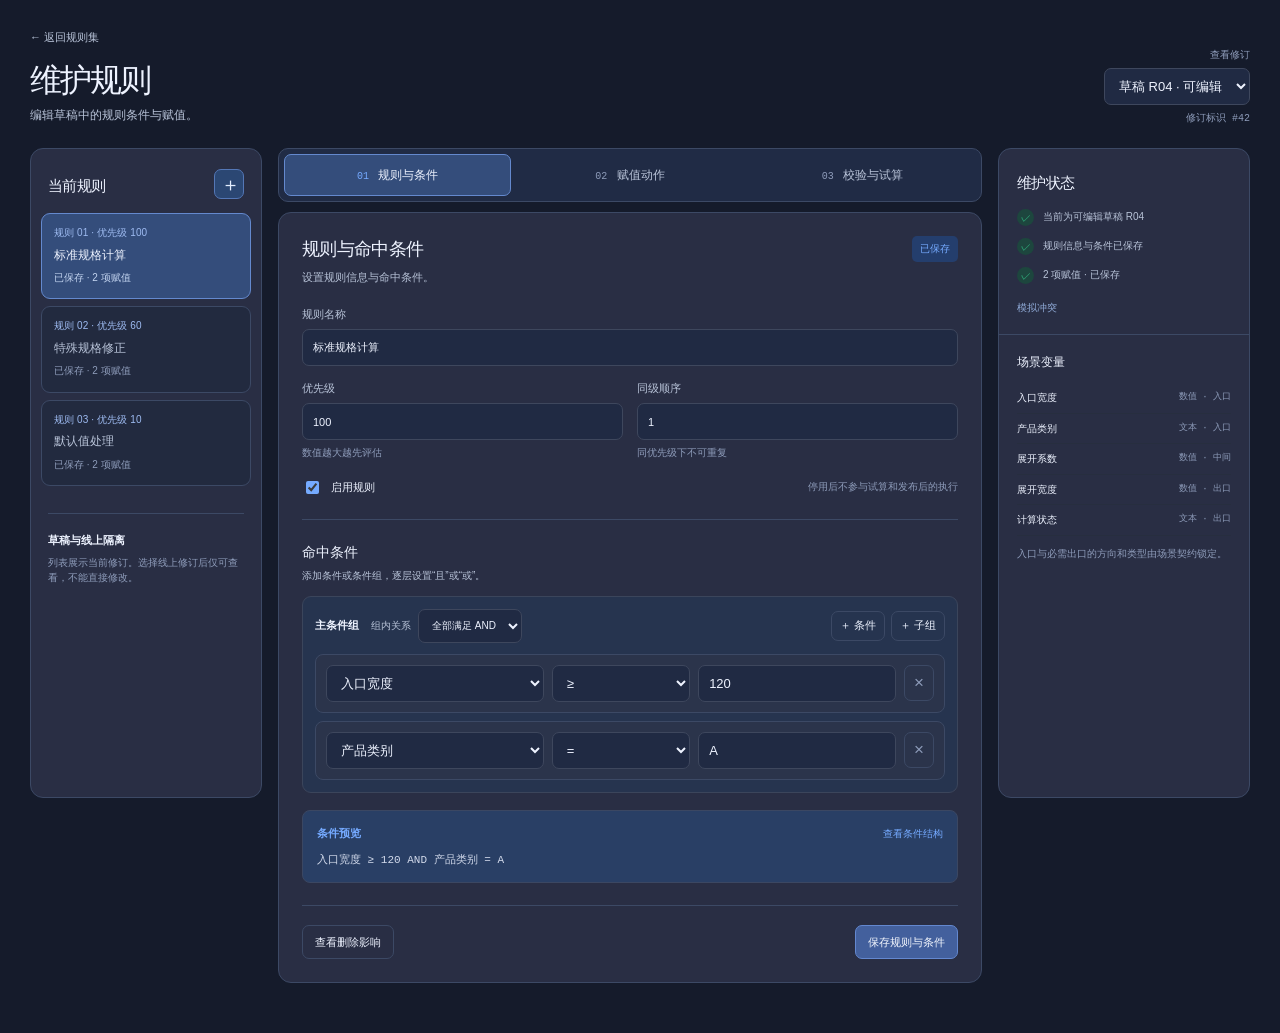
==== prototype/rule-maintenance.html @ 79a792d0 "add:产品原型" ====
<!doctype html>
<html lang="zh-CN">
<head>
  <meta charset="utf-8">
  <meta name="viewport" content="width=device-width, initial-scale=1">
  <meta name="color-scheme" content="dark">
  <title>NRuleEngine · 规则维护流程</title>
  <link rel="stylesheet" href="rule-maintenance.css">
  <script defer src="rule-maintenance.js"></script>
</head>
<body>
  <div class="page">
    <div class="page-head">
      <div><a class="back" href="index.html#models">← 返回规则集</a><h1>维护规则</h1><p>编辑草稿中的规则条件与赋值。</p></div>
      <div class="head-side"><label class="version-label" for="revision-mode">查看修订</label><select id="revision-mode"><option value="draft">草稿 R04 · 可编辑</option><option value="published">线上 R03 · 只读</option></select><span class="stamp" id="revision-stamp">修订标识 #42</span></div>
    </div>
    <div class="layout">
      <aside class="rule-sidebar panel" aria-label="草稿规则列表">
        <div class="rail-head"><h2>当前规则</h2><button class="icon-button" id="add-rule" title="新建规则" aria-label="新建规则">＋</button></div>
        <div id="rule-menu" class="rule-menu"></div>
        <div class="rail-foot"><strong>草稿与线上隔离</strong><p>列表展示当前修订。选择线上修订后仅可查看，不能直接修改。</p></div>
      </aside>
      <main class="work-area">
        <div class="flow-tabs" role="tablist" aria-label="规则维护步骤">
          <button class="flow-tab active" data-stage="definition" role="tab" aria-selected="true"><span>01</span> 规则与条件</button>
          <button class="flow-tab" data-stage="assignments" role="tab" aria-selected="false"><span>02</span> 赋值动作</button>
          <button class="flow-tab" data-stage="review" role="tab" aria-selected="false"><span>03</span> 校验与试算</button>
        </div>
        <section class="stage active panel" id="stage-definition" role="tabpanel">
          <div class="section-head"><div><h2>规则与命中条件</h2><p>设置规则信息与命中条件。</p></div><span class="state-badge" id="rule-state">已保存</span></div>
          <div class="field-grid">
            <label class="field span-2">规则名称<input id="rule-name" maxlength="256" autocomplete="off" placeholder="例如：标准规格计算"></label>
            <label class="field">优先级<input id="rule-priority" type="number" step="1" placeholder="100"><small>数值越大越先评估</small></label>
            <label class="field">同级顺序<input id="rule-order" type="number" step="1" placeholder="1"><small>同优先级下不可重复</small></label>
          </div>
          <label class="switch-line"><input id="rule-enabled" type="checkbox"><span>启用规则</span><small>停用后不参与试算和发布后的执行</small></label>
          <div class="divider"></div>
          <div class="section-head compact"><div><h3>命中条件</h3><p>添加条件或条件组，逐层设置“且”或“或”。</p></div></div>
          <div id="condition-rows" class="condition-rows"></div>
          <div class="preview-block"><div class="preview-head"><strong>条件预览</strong><button class="text-button" id="toggle-ast" type="button">查看条件结构</button></div><p id="condition-preview"></p><pre id="ast-preview" hidden></pre></div>
          <div class="message" id="definition-message" role="status" hidden></div>
          <div class="stage-actions"><button class="btn quiet" id="delete-rule">查看删除影响</button><button class="btn primary" id="save-rule">保存规则与条件</button></div>
        </section>
        <section class="stage panel" id="stage-assignments" role="tabpanel">
          <div class="section-head"><div><h2>赋值动作</h2><p>为中间变量或出口变量设置计算结果。</p></div><button class="btn subtle" id="add-assignment">＋ 添加赋值</button></div>
          <div class="notice"><strong>保存顺序</strong><span>先保存规则，再逐条保存赋值。</span></div>
          <div id="assignment-list" class="assignment-list"></div>
          <div class="message" id="assignment-message" role="status" hidden></div>
          <div class="stage-actions"><button class="btn quiet" data-go="definition">← 规则与条件</button><button class="btn primary" data-go="review">下一步：校验与试算 →</button></div>
        </section>
        <section class="stage panel" id="stage-review" role="tabpanel">
          <div class="section-head"><div><h2>校验与试算</h2><p>校验当前草稿，并用场景输入检查计算结果。</p></div></div>
          <div class="review-grid"><div class="review-card"><h3>完整校验</h3><p>检查规则、变量依赖、写入冲突与场景绑定，问题定位到对象路径。</p><button class="btn subtle" id="run-validation">查看校验结果</button></div><div class="review-card"><h3>草稿试算</h3><p>对指定输入查看绑定、命中规则、赋值和最终出口，不影响线上版本。</p><button class="btn subtle" id="run-simulation">运行试算</button></div></div>
          <div id="validation-result" class="result-box" hidden></div>
          <div class="simulation-inputs"><h3>试算输入</h3><div class="field-grid"><label class="field">产品类别 · 场景上下文<input id="sim-kind" value="A"></label><label class="field">工艺路线 · 场景上下文<input id="sim-route" value="通用"></label><label class="field">入口宽度 · 入口变量<input id="sim-width" type="number" value="120"></label></div></div>
          <div id="simulation-result" class="result-box" hidden></div>
          <div class="stage-actions"><button class="btn quiet" data-go="assignments">← 赋值动作</button><a class="btn primary" href="index.html#models">返回规则集，准备门禁与发布 →</a></div>
        </section>
      </main>
      <aside class="inspector panel" aria-label="维护状态与帮助">
        <div class="inspector-block"><h2>维护状态</h2><div id="save-summary" class="summary-list"></div><div id="conflict-alert" class="conflict-alert" role="alert" hidden><strong id="conflict-title"></strong><p id="conflict-detail"></p><button class="btn full" id="refresh-draft">刷新草稿</button></div><button class="text-button demo-trigger" id="trigger-conflict">模拟冲突</button></div>
        <div class="inspector-block"><h3>场景变量</h3><div class="variable-row"><span>入口宽度</span><code>数值 · 入口</code></div><div class="variable-row"><span>产品类别</span><code>文本 · 入口</code></div><div class="variable-row"><span>展开系数</span><code>数值 · 中间</code></div><div class="variable-row"><span>展开宽度</span><code>数值 · 出口</code></div><div class="variable-row"><span>计算状态</span><code>文本 · 出口</code></div><p class="side-note">入口与必需出口的方向和类型由场景契约锁定。</p></div>
      </aside>
    </div>
  </div>
  <div class="dialog-backdrop" id="dialog-backdrop" hidden><div class="dialog" role="dialog" aria-modal="true" aria-labelledby="dialog-title"><span class="eyebrow" id="dialog-kicker">删除影响</span><h2 id="dialog-title"></h2><div id="dialog-body"></div><div class="dialog-actions"><button class="btn quiet" id="dialog-cancel">取消</button><button class="btn danger" id="dialog-confirm">确认删除</button></div></div></div>
  <div id="toast" class="toast" role="status" hidden></div>
</body>
</html>
---- prototype/rule-maintenance.css ----
:root{--bg:#151b2b;--sidebar:#0c1b3b;--surface:#292e44;--surface2:#333c55;--surface3:#38445f;--line:#3c4965;--text:#eef3ff;--muted:#b8c3d8;--faint:#8e9cba;--accent:#75aaff;--accent-soft:#243e6d;--warm:#e8bd79;--warm-soft:#3f3540;--danger:#ff727d;--danger-soft:#4a293c;--sans:-apple-system,BlinkMacSystemFont,"PingFang SC","Microsoft YaHei",sans-serif;--mono:"SFMono-Regular",Consolas,monospace}
*{box-sizing:border-box}
body{margin:0;min-width:320px;background:var(--bg);color:var(--text);font:13px/1.55 var(--sans)}
button,input,select,textarea{font:inherit}button{cursor:pointer}button:disabled,input:disabled,select:disabled,textarea:disabled{cursor:not-allowed;opacity:.52}button:focus-visible,input:focus-visible,select:focus-visible,textarea:focus-visible,a:focus-visible{outline:2px solid var(--accent);outline-offset:3px}
a{color:inherit;text-decoration:none}a:hover{color:var(--accent)}h1,h2,h3,p{margin:0}h1{font-size:32px;line-height:1.2;font-weight:570;letter-spacing:-.06em}h2{font-size:18px;font-weight:560;letter-spacing:-.035em}h3{font-size:14px;font-weight:560}
.masthead{height:64px;display:flex;align-items:center;gap:36px;padding:0 30px;background:var(--sidebar);border-bottom:1px solid var(--line)}
.identity{display:flex;align-items:center;gap:10px;min-width:207px}.identity strong{display:block;font-size:14px;line-height:1.15}.identity small{display:block;color:var(--faint);font-size:10px}.mark{display:grid;place-items:center;width:30px;height:30px;border-radius:8px;background:var(--accent);color:#0c1b3b;font:700 18px var(--mono)}
.mastpath{display:flex;align-items:center;gap:10px;color:var(--muted);font-size:11px}.mastpath span{color:#4d566b}.mastpath b{color:var(--text);font-weight:530}.prototype{margin-left:auto;color:var(--warm);font-size:10px}.prototype:before{content:"";display:inline-block;width:5px;height:5px;margin:0 7px 2px 0;border-radius:50%;background:var(--warm)}
.page{max-width:1660px;margin:0 auto;padding:27px 30px 50px}.page-head{display:flex;justify-content:space-between;gap:20px;align-items:end;margin-bottom:23px}.back{display:inline-block;margin-bottom:15px;color:var(--muted);font-size:11px}.eyebrow{color:var(--accent);font:10px/1.4 var(--mono);letter-spacing:.13em}.page-head .eyebrow{margin-bottom:7px}.page-head p{margin-top:7px;color:var(--muted);font-size:12px}.head-side{text-align:right}.version-label{display:block;margin-bottom:5px;color:var(--faint);font-size:10px}.head-side select{width:190px}.stamp{display:block;margin-top:6px;color:var(--faint);font:10px var(--mono)}
.layout{display:grid;grid-template-columns:232px minmax(0,1fr) 252px;gap:16px;align-items:start}.panel{background:var(--surface);border:1px solid var(--line);border-radius:13px}.rule-sidebar,.inspector{min-height:650px}.rail-head{display:flex;justify-content:space-between;align-items:center;padding:20px 17px 14px}.rail-head h2{margin-top:4px;font-size:15px}.icon-button{width:30px;height:30px;border:1px solid #3f4c6b;border-radius:7px;background:var(--accent-soft);color:var(--accent);font-size:19px;line-height:1}.icon-button:hover{background:#223050}.rule-menu{display:grid;gap:7px;padding:0 10px 15px}.rule-select{display:block;width:100%;padding:11px 12px;text-align:left;color:var(--muted);background:#222a3f;border:1px solid var(--line);border-radius:9px}.rule-select:hover{border-color:#54617f}.rule-select.active{color:var(--text);background:#2c426c;border-color:#4a597c}.rule-select code{display:block;color:var(--faint);font:10px var(--mono)}.rule-select strong{display:block;margin:5px 0 3px;font-size:12px;font-weight:560}.rule-select small{color:var(--faint);font-size:10px}.rule-select.active small{color:#97a5c6}.rail-foot{margin:12px 17px 18px;padding-top:16px;border-top:1px solid var(--line)}.rail-foot strong{font-size:11px}.rail-foot p{margin-top:5px;color:var(--faint);font-size:10px}
.work-area{min-width:0}.flow-tabs{display:flex;gap:5px;padding:5px;margin-bottom:10px;border:1px solid var(--line);border-radius:10px;background:#202b45}.flow-tab{flex:1;min-height:42px;border:1px solid transparent;border-radius:7px;background:transparent;color:var(--muted);font-size:12px;text-align:center}.flow-tab span{margin-right:6px;color:var(--faint);font:10px var(--mono)}.flow-tab.active{background:#344f7d;color:var(--text);border-color:#4a597c}.flow-tab.active span{color:var(--accent)}.flow-tab:hover{color:var(--text)}.stage{display:none;padding:23px}.stage.active{display:block}.section-head{display:flex;justify-content:space-between;align-items:start;gap:15px;margin-bottom:20px}.section-head .eyebrow{display:block;margin-bottom:6px}.section-head p{margin-top:5px;color:var(--muted);font-size:11px}.section-head.compact{align-items:center;margin-bottom:12px}.section-head.compact p{font-size:10px}.state-badge{padding:5px 8px;border-radius:5px;background:var(--accent-soft);color:var(--accent);font-size:10px;white-space:nowrap}.state-badge.dirty{background:var(--warm-soft);color:var(--warm)}.state-badge.readonly{background:var(--surface3);color:var(--muted)}
.field-grid{display:grid;grid-template-columns:repeat(2,minmax(0,1fr));gap:14px}.field{display:block;color:var(--muted);font-size:11px}.field.span-2{grid-column:span 2}.field input,.field select,.head-side select,.row-input{display:block;width:100%;height:37px;margin-top:6px;padding:7px 10px;border:1px solid #3e475d;border-radius:7px;background:#202a43;color:var(--text);outline:0}.field input:focus,.field select:focus,.row-input:focus,.head-side select:focus{border-color:var(--accent)}.field small{display:block;margin-top:5px;color:var(--faint);font-size:10px}.switch-line{display:flex;align-items:center;gap:9px;margin-top:17px;color:var(--text);font-size:11px}.switch-line input{accent-color:var(--accent)}.switch-line small{margin-left:auto;color:var(--faint);font-size:10px}.divider{height:1px;margin:22px 0;background:var(--line)}
.btn{display:inline-flex;align-items:center;justify-content:center;min-height:34px;padding:6px 12px;border:1px solid var(--line);border-radius:7px;background:var(--surface2);color:var(--text);font-size:11px;font-weight:550;white-space:nowrap}.btn:hover{background:#293041;border-color:#606d8c}.btn.primary{background:var(--accent);border-color:var(--accent);color:#0c1b3b}.btn.primary:hover{background:#9fc5ff}.btn.quiet{background:transparent}.btn.subtle{background:#222b3f;border-color:#414f6f;color:#b2bfdf}.btn.danger{background:var(--danger-soft);border-color:#92505d;color:#ffd0d3}.btn.full{width:100%;margin-top:8px}.text-button{padding:0;border:0;background:transparent;color:var(--accent);font-size:10px}.text-button:hover{text-decoration:underline}.stage-actions{display:flex;justify-content:space-between;gap:10px;margin-top:22px;padding-top:19px;border-top:1px solid var(--line)}
.join-row{display:flex;align-items:center;gap:16px;flex-wrap:wrap;padding:10px 12px;border:1px solid var(--line);border-radius:8px;background:#2b344b;color:var(--muted);font-size:10px}.join-row span{margin-right:3px;color:var(--faint)}.join-row label{white-space:nowrap}.join-row input{margin-right:3px;accent-color:var(--accent)}.condition-rows{display:grid;gap:9px;margin-top:9px}.condition-row{display:grid;grid-template-columns:minmax(130px,1.1fr) minmax(100px,.7fr) minmax(110px,1fr) 30px;gap:8px;align-items:center;padding:10px;border:1px solid var(--line);border-radius:8px;background:#2b344b}.condition-row select,.condition-row input{margin:0}.mini-delete{width:30px;height:36px;border:1px solid var(--line);border-radius:7px;background:transparent;color:var(--faint);font-size:17px}.mini-delete:hover{color:var(--danger);border-color:#92505d}.preview-block{margin-top:17px;padding:14px;border:1px solid #3b4762;border-radius:8px;background:#293f65}.preview-head{display:flex;justify-content:space-between;gap:10px}.preview-head strong{color:var(--accent);font-size:11px}.preview-block p{margin-top:10px;color:#d2daeb;font:11px/1.5 var(--mono);overflow-wrap:anywhere}.preview-block pre{max-height:220px;overflow:auto;margin:13px 0 0;padding:12px;border-radius:7px;background:#1d2944;color:#a6b4d4;font:10px/1.5 var(--mono);white-space:pre-wrap}.message{margin-top:15px;padding:10px 12px;border-radius:7px;background:var(--warm-soft);color:var(--warm);font-size:11px}.message.error{background:var(--danger-soft);color:var(--danger)}.message.success{background:var(--accent-soft);color:var(--accent)}
.notice{display:flex;gap:9px;padding:12px;border:1px solid #3c4761;border-radius:8px;background:#293f65;color:#b2bcd4;font-size:10px}.notice strong{color:var(--accent);white-space:nowrap}.assignment-list{display:grid;gap:12px;margin-top:14px}.assignment-card{padding:17px;border:1px solid var(--line);border-radius:10px;background:#2b344b}.assignment-head{display:flex;justify-content:space-between;gap:10px;align-items:center;margin-bottom:13px}.assignment-head strong{font-size:12px}.assignment-head span{color:var(--faint);font:10px var(--mono)}.assignment-grid{display:grid;grid-template-columns:1fr 1fr;gap:12px}.assignment-detail{margin-top:13px;padding:13px;border:1px solid var(--line);border-radius:8px;background:#222c43}.assignment-detail .field-grid{gap:10px}.assignment-source{margin-top:9px;color:var(--faint);font:10px/1.5 var(--mono);overflow-wrap:anywhere}.assignment-actions{display:flex;justify-content:space-between;gap:8px;margin-top:14px}.assignment-empty{padding:24px;border:1px dashed #4a5266;border-radius:10px;color:var(--muted);text-align:center;font-size:11px}
.review-grid{display:grid;grid-template-columns:1fr 1fr;gap:12px}.review-card{padding:17px;border:1px solid var(--line);border-radius:9px;background:#2b344b}.review-card h3{margin:6px 0}.review-card p{min-height:48px;color:var(--muted);font-size:10px}.review-card .btn{margin-top:13px}.simulation-inputs{margin-top:20px}.simulation-inputs h3{margin-bottom:12px}.simulation-inputs .field-grid{grid-template-columns:repeat(3,1fr)}.result-box{margin-top:16px;padding:15px;border:1px solid #424e69;border-radius:8px;background:#293f65;font-size:11px}.result-box.error{border-color:#92505d;background:#4a293c}.result-box strong{display:block;margin-bottom:6px;color:var(--accent)}.result-box.error strong{color:var(--danger)}.result-box p{margin-top:5px;color:#bec6d9}.result-box code{color:var(--warm);font:10px var(--mono)}
.inspector-block{padding:18px;border-bottom:1px solid var(--line)}.inspector-block:last-child{border-bottom:0}.inspector-block h2{margin:4px 0 15px;font-size:15px}.inspector-block h3{margin-bottom:12px;font-size:12px}.summary-list{display:grid;gap:12px}.summary-item{display:flex;gap:9px;align-items:start;color:var(--muted);font-size:10px}.summary-item .bullet{display:grid;place-items:center;width:17px;height:17px;flex:none;border-radius:50%;background:var(--accent-soft);color:var(--accent);font:10px var(--mono)}.summary-item.wait .bullet{background:var(--warm-soft);color:var(--warm)}.variable-row{display:flex;justify-content:space-between;gap:8px;padding:7px 0;border-bottom:1px solid #272e3f;font-size:10px}.variable-row code{color:var(--faint);font:9px var(--mono);white-space:nowrap}.side-note{margin-top:10px;color:var(--faint);font-size:10px;line-height:1.55}
.dialog-backdrop{position:fixed;inset:0;z-index:10;display:grid;place-items:center;padding:18px;background:#090f20df}.dialog-backdrop[hidden]{display:none}.dialog{width:min(100%,500px);padding:23px;border:1px solid #545d73;border-radius:14px;background:#292e44;box-shadow:0 24px 80px #0009}.dialog h2{margin:7px 0 11px;font-size:21px}.dialog p{color:var(--muted);font-size:11px}.dialog ul{margin:12px 0;padding-left:18px;color:var(--muted);font-size:11px}.dialog li{margin:5px 0}.dialog-actions{display:flex;justify-content:flex-end;gap:8px;margin-top:22px}.toast{position:fixed;z-index:20;right:22px;bottom:22px;max-width:390px;padding:11px 14px;border:1px solid #54617f;border-radius:8px;background:#2d4874;color:#d7dff1;box-shadow:0 15px 40px #0009;font-size:11px}.toast[hidden]{display:none}
@media(max-width:1200px){.layout{grid-template-columns:210px minmax(0,1fr)}.inspector{grid-column:1/-1;display:grid;grid-template-columns:repeat(3,1fr);min-height:0}.inspector-block{border-bottom:0;border-right:1px solid var(--line)}.inspector-block:last-child{border-right:0}}
@media(max-width:780px){.masthead{padding:0 16px;gap:18px}.identity{min-width:auto}.identity small,.mastpath,.prototype{display:none}.page{padding:20px 14px}.page-head{align-items:start;flex-direction:column}.head-side{text-align:left}.layout{grid-template-columns:1fr}.rule-sidebar{min-height:0}.rule-menu{grid-template-columns:repeat(3,minmax(0,1fr))}.rail-foot{display:none}.inspector{grid-column:auto;grid-template-columns:1fr}.inspector-block{border-right:0;border-bottom:1px solid var(--line)}}
@media(max-width:560px){.rule-menu,.review-grid,.assignment-grid,.field-grid,.simulation-inputs .field-grid{grid-template-columns:1fr}.field.span-2{grid-column:auto}.stage{padding:16px}.flow-tab{padding:6px;font-size:10px}.flow-tab span{display:block}.condition-row{grid-template-columns:1fr 1fr}.condition-row input{grid-column:1/-1}.condition-row .mini-delete{grid-column:2;grid-row:2;justify-self:end}.switch-line{align-items:start;flex-wrap:wrap}.switch-line small{margin-left:22px}.stage-actions{flex-wrap:wrap}.stage-actions .btn{flex:1}.join-row{gap:9px}}
@media(prefers-reduced-motion:no-preference){.btn,.flow-tab,.rule-select,.icon-button{transition:background .16s ease,border-color .16s ease,color .16s ease}}
.condition-group{min-width:0;padding:12px;border:1px solid #3b455b;border-radius:9px;background:#26344f}.condition-group.root{background:#26344f}.condition-group-head{display:flex;align-items:center;gap:12px;flex-wrap:wrap}.condition-group-head strong{font-size:11px;white-space:nowrap}.condition-group-head label{display:flex;align-items:center;gap:7px;color:var(--muted);font-size:10px}.condition-group-head select{min-height:34px;padding:6px 9px;border:1px solid #3e475d;border-radius:7px;background:#202a43;color:var(--text);outline:0}.condition-group-head select:focus{border-color:var(--accent)}.group-actions{display:flex;align-items:center;gap:6px;margin-left:auto}.group-actions .btn{min-height:30px;padding:4px 8px}.group-actions .mini-delete,.assignment-head-end .mini-delete{height:30px}.condition-children{display:grid;gap:8px;margin-top:11px}.condition-children>.condition-group{margin-left:16px;border-left:2px solid #62739b}.group-empty{padding:8px;color:var(--faint);font-size:10px}.assignment-head-end{display:flex;align-items:center;gap:12px}.assignment-head-end .mini-delete{flex:none}.assignment-actions{justify-content:flex-end}
.formula-label{display:block;margin-bottom:7px;color:var(--text);font-size:11px;font-weight:600}
.formula-input{display:block;width:100%;min-height:82px;resize:vertical;padding:12px 13px;border:1px solid #4e5b7a;border-radius:8px;background:#1d2841;color:var(--text);font:14px/1.65 var(--sans);outline:0}
.formula-input:focus{border-color:var(--accent);box-shadow:0 0 0 2px #75aaff26}
.formula-input[aria-invalid="true"]{border-color:#ff727d}
.formula-help{margin-top:7px;color:var(--faint);font-size:10px}
.formula-palette{display:flex;align-items:center;flex-wrap:wrap;gap:6px;margin-top:12px}
.formula-palette+ .formula-palette{margin-top:8px}
.formula-palette>span{min-width:54px;margin-right:3px;color:var(--faint);font-size:10px}
.formula-token{min-height:28px;padding:4px 9px;border:1px solid #3c4457;border-radius:6px;background:#2d405f;color:#c2cadd;font-size:11px}
.formula-token:hover{border-color:#6e7ea3;background:#202b46}
.formula-token.variable-token{background:#2c4972;color:#b0bede}
.formula-status{margin-top:12px;color:var(--accent);font-size:10px}
.formula-status.error{color:var(--danger)}
.round-field{max-width:220px;margin-top:14px}
@media(max-width:560px){.condition-children>.condition-group{margin-left:5px}.group-actions{width:100%;margin-left:0}.formula-input{font-size:13px}.formula-palette>span{width:100%}}

/* 订单设计系统色板：蓝色表示操作，绿色表示成功，红色表示冲突。 */
.btn.primary{background:#43609d;border-color:#6388d0;color:#f6f9ff}.btn.primary:hover{background:#5072b4}
.btn.subtle,.icon-button{background:#2b4773;border-color:#5477b6;color:#e3eeff}.btn.subtle:hover,.icon-button:hover{background:#375890}
.flow-tab.active,.rule-select.active{background:#344d7b;border-color:#6489ce}
.rule-meta{display:block;color:#9dbaf0;font-size:10px;letter-spacing:.01em}
.rule-select.active small{color:#c2d3ef}
.formula-palette>span{color:#a9c7ff;font-weight:600}
.formula-token{background:#283d66;border-color:#5274ad;color:#dbe9ff}
.formula-token.variable-token{background:#31558b;border-color:#6f9de7;color:#f2f7ff}
.formula-token:hover{background:#4369a7;border-color:#91b9ff;color:#fff}
.formula-token:focus-visible{outline:2px solid:#9dc4ff;outline-offset:2px}
.summary-item.ok .bullet{background:#1d463e;color:#35c78a}
.summary-item.error{padding:9px;border:1px solid #bf5b6a;border-radius:7px;background:#4a293c;color:#ffd7dc;font-weight:600}
.summary-item.error .bullet{background:#b84d60;color:#fff;font-weight:700}
.conflict-alert{margin-top:14px;padding:12px;border:1px solid #d36a77;border-radius:8px;background:#4a293c;color:#ffe8ea}
.conflict-alert[hidden],.demo-trigger[hidden]{display:none}
.conflict-alert strong{display:block;font-size:12px}
.conflict-alert p{margin-top:4px;color:#ffd0d6;font-size:11px}
.conflict-alert .btn{background:#ad4e62;border-color:#dc8190;color:#fff}
.conflict-alert .btn:hover{background:#c15d70}
.demo-trigger{display:block;margin-top:16px;color:#91acd9}
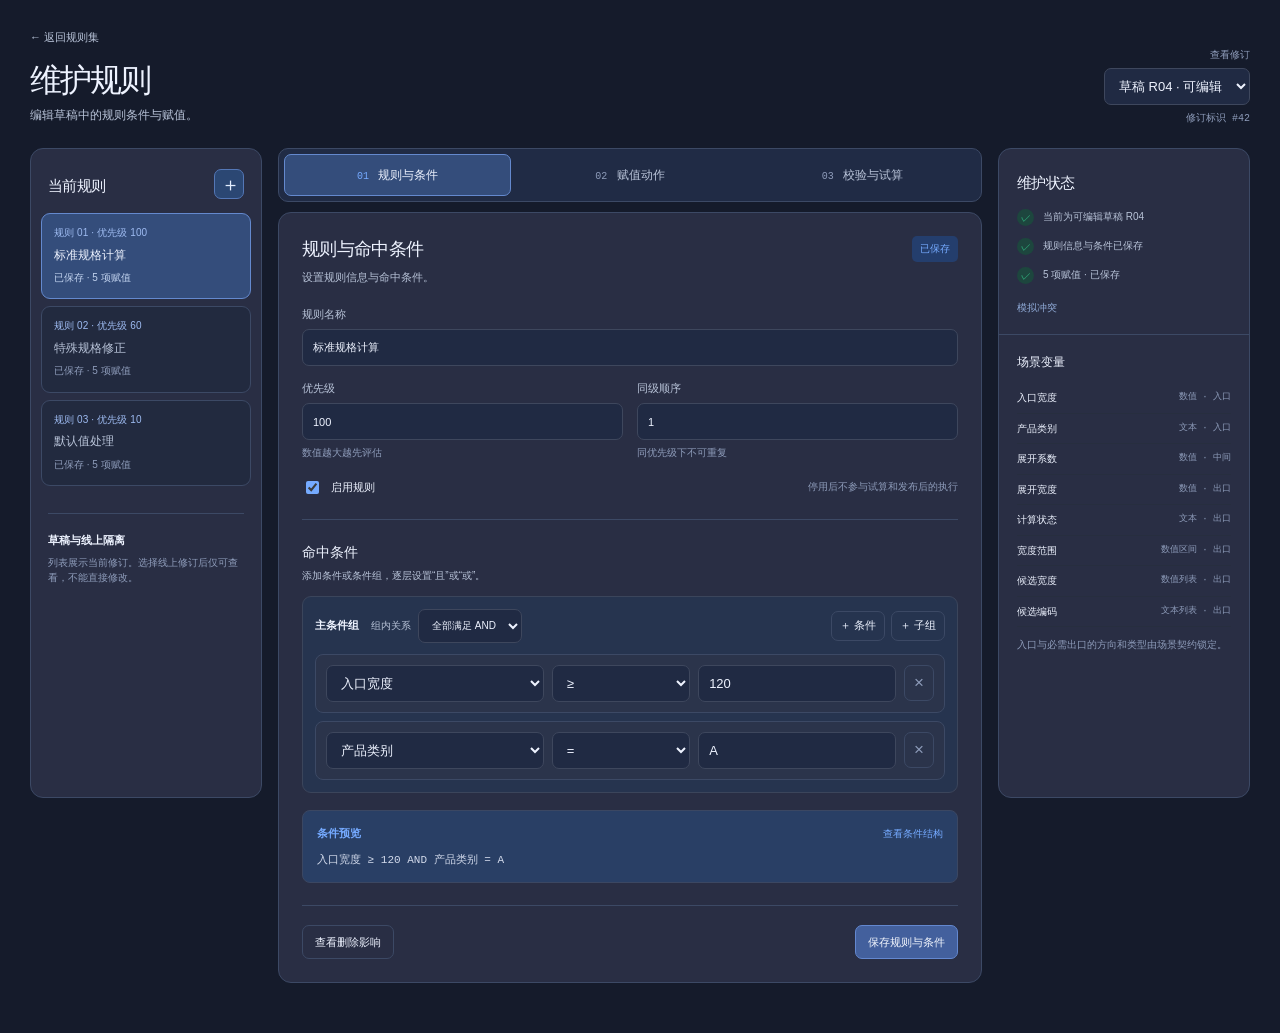
==== commit 2e2df62c: "feat: 支持数值区间和候选列表输出 补齐复合输出的校验、试算、发布和执行链路。更新规则维护原型、契约文档及端到端测试。" ====
--- a/prototype/rule-maintenance.html
+++ b/prototype/rule-maintenance.html
@@ -59,7 +59,7 @@
       </main>
       <aside class="inspector panel" aria-label="维护状态与帮助">
         <div class="inspector-block"><h2>维护状态</h2><div id="save-summary" class="summary-list"></div><div id="conflict-alert" class="conflict-alert" role="alert" hidden><strong id="conflict-title"></strong><p id="conflict-detail"></p><button class="btn full" id="refresh-draft">刷新草稿</button></div><button class="text-button demo-trigger" id="trigger-conflict">模拟冲突</button></div>
-        <div class="inspector-block"><h3>场景变量</h3><div class="variable-row"><span>入口宽度</span><code>数值 · 入口</code></div><div class="variable-row"><span>产品类别</span><code>文本 · 入口</code></div><div class="variable-row"><span>展开系数</span><code>数值 · 中间</code></div><div class="variable-row"><span>展开宽度</span><code>数值 · 出口</code></div><div class="variable-row"><span>计算状态</span><code>文本 · 出口</code></div><p class="side-note">入口与必需出口的方向和类型由场景契约锁定。</p></div>
+        <div class="inspector-block"><h3>场景变量</h3><div class="variable-row"><span>入口宽度</span><code>数值 · 入口</code></div><div class="variable-row"><span>产品类别</span><code>文本 · 入口</code></div><div class="variable-row"><span>展开系数</span><code>数值 · 中间</code></div><div class="variable-row"><span>展开宽度</span><code>数值 · 出口</code></div><div class="variable-row"><span>计算状态</span><code>文本 · 出口</code></div><div class="variable-row"><span>宽度范围</span><code>数值区间 · 出口</code></div><div class="variable-row"><span>候选宽度</span><code>数值列表 · 出口</code></div><div class="variable-row"><span>候选编码</span><code>文本列表 · 出口</code></div><p class="side-note">入口与必需出口的方向和类型由场景契约锁定。</p></div>
       </aside>
     </div>
   </div>
--- a/prototype/rule-maintenance.css
+++ b/prototype/rule-maintenance.css
@@ -35,6 +35,15 @@
 .formula-status{margin-top:12px;color:var(--accent);font-size:10px}
 .formula-status.error{color:var(--danger)}
 .round-field{max-width:220px;margin-top:14px}
+.result-source-label{display:flex;align-items:center;min-height:38px;color:var(--muted)}
+.result-hint{margin-bottom:12px;color:var(--muted);font-size:11px}
+.result-parts{display:grid;gap:10px;margin-bottom:12px}
+.result-part{display:grid;grid-template-columns:64px 80px minmax(120px,1fr) auto;gap:8px;align-items:center;padding:10px;background:#26344f;border:1px solid var(--line);border-radius:7px}
+.result-part strong{font-size:11px;font-weight:550}
+.result-part input,.result-part select{width:100%;min-width:0;min-height:36px;padding:7px 9px;border:1px solid #4e5b7a;border-radius:6px;background:#1d2841;color:var(--text)}
+.candidate-actions{display:flex;gap:4px}
+.candidate-actions button{min-width:30px;min-height:32px;border:1px solid #5274ad;border-radius:5px;background:#283d66;color:#dbe9ff}
+@media(max-width:560px){.result-part{grid-template-columns:1fr 90px}.result-part input,.result-part select[data-part-field="value"]{grid-column:1/-1}.candidate-actions{grid-column:1/-1;justify-content:flex-end}}
 @media(max-width:560px){.condition-children>.condition-group{margin-left:5px}.group-actions{width:100%;margin-left:0}.formula-input{font-size:13px}.formula-palette>span{width:100%}}
 
 /* 订单设计系统色板：蓝色表示操作，绿色表示成功，红色表示冲突。 */
@@ -58,3 +67,5 @@
 .conflict-alert .btn{background:#ad4e62;border-color:#dc8190;color:#fff}
 .conflict-alert .btn:hover{background:#c15d70}
 .demo-trigger{display:block;margin-top:16px;color:#91acd9}
+
+@media(max-width:780px){.rule-sidebar,.inspector{position:static}}
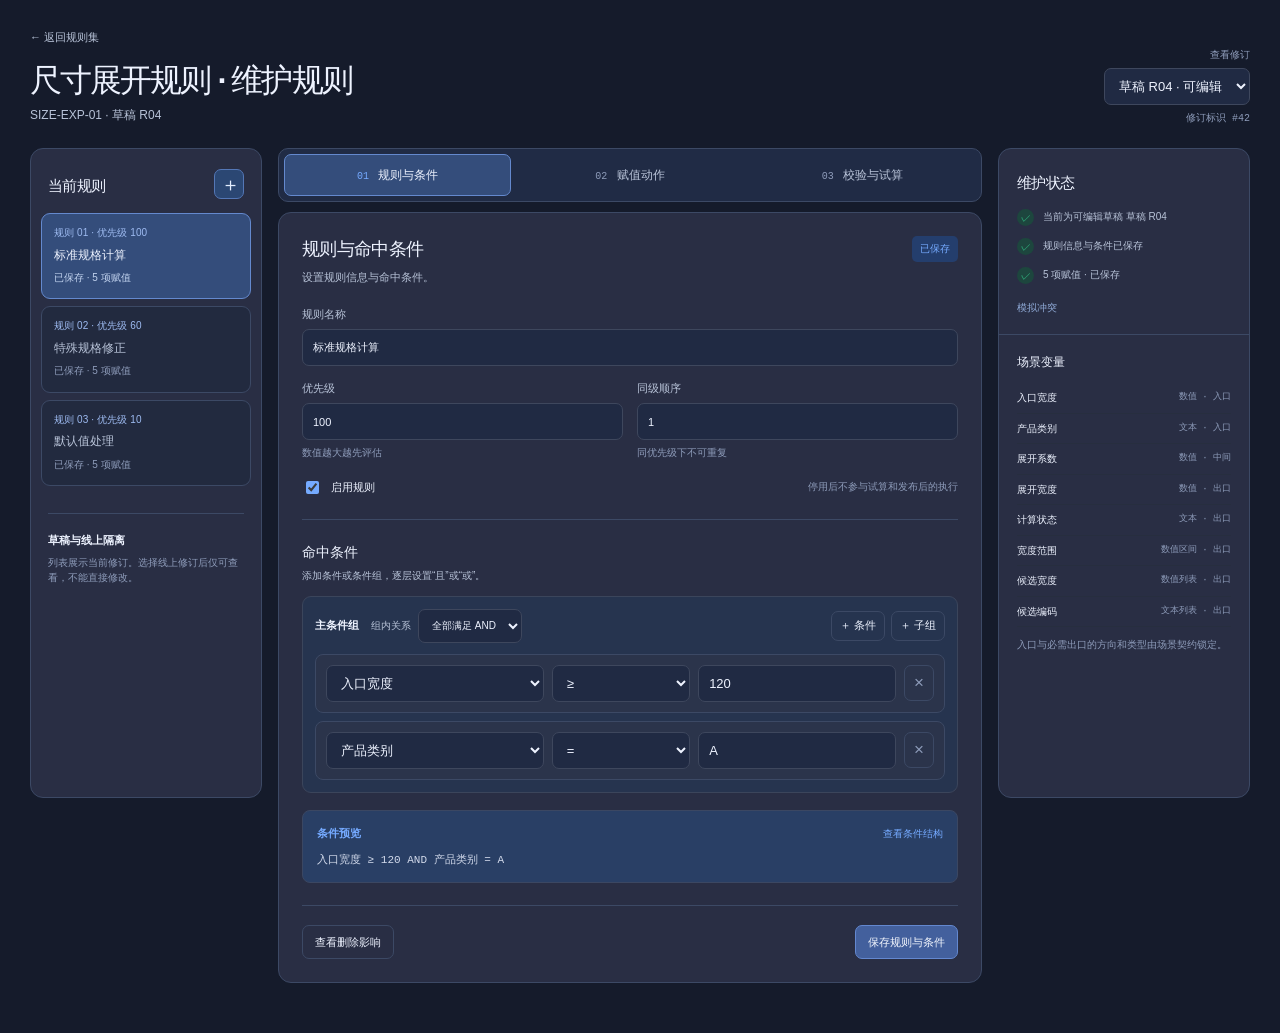
==== commit 102d98cf: "feat(prototype): 完善多场景目录与集合管理交互 增加多场景卡片、跨场景筛选及空状态 保留返回上下文并隔离各场景的候选试算" ====
--- a/prototype/rule-maintenance.html
+++ b/prototype/rule-maintenance.html
@@ -6,6 +6,7 @@
   <meta name="color-scheme" content="dark">
   <title>NRuleEngine · 规则维护流程</title>
   <link rel="stylesheet" href="rule-maintenance.css">
+  <script defer src="collection-store.js"></script>
   <script defer src="rule-maintenance.js"></script>
 </head>
 <body>
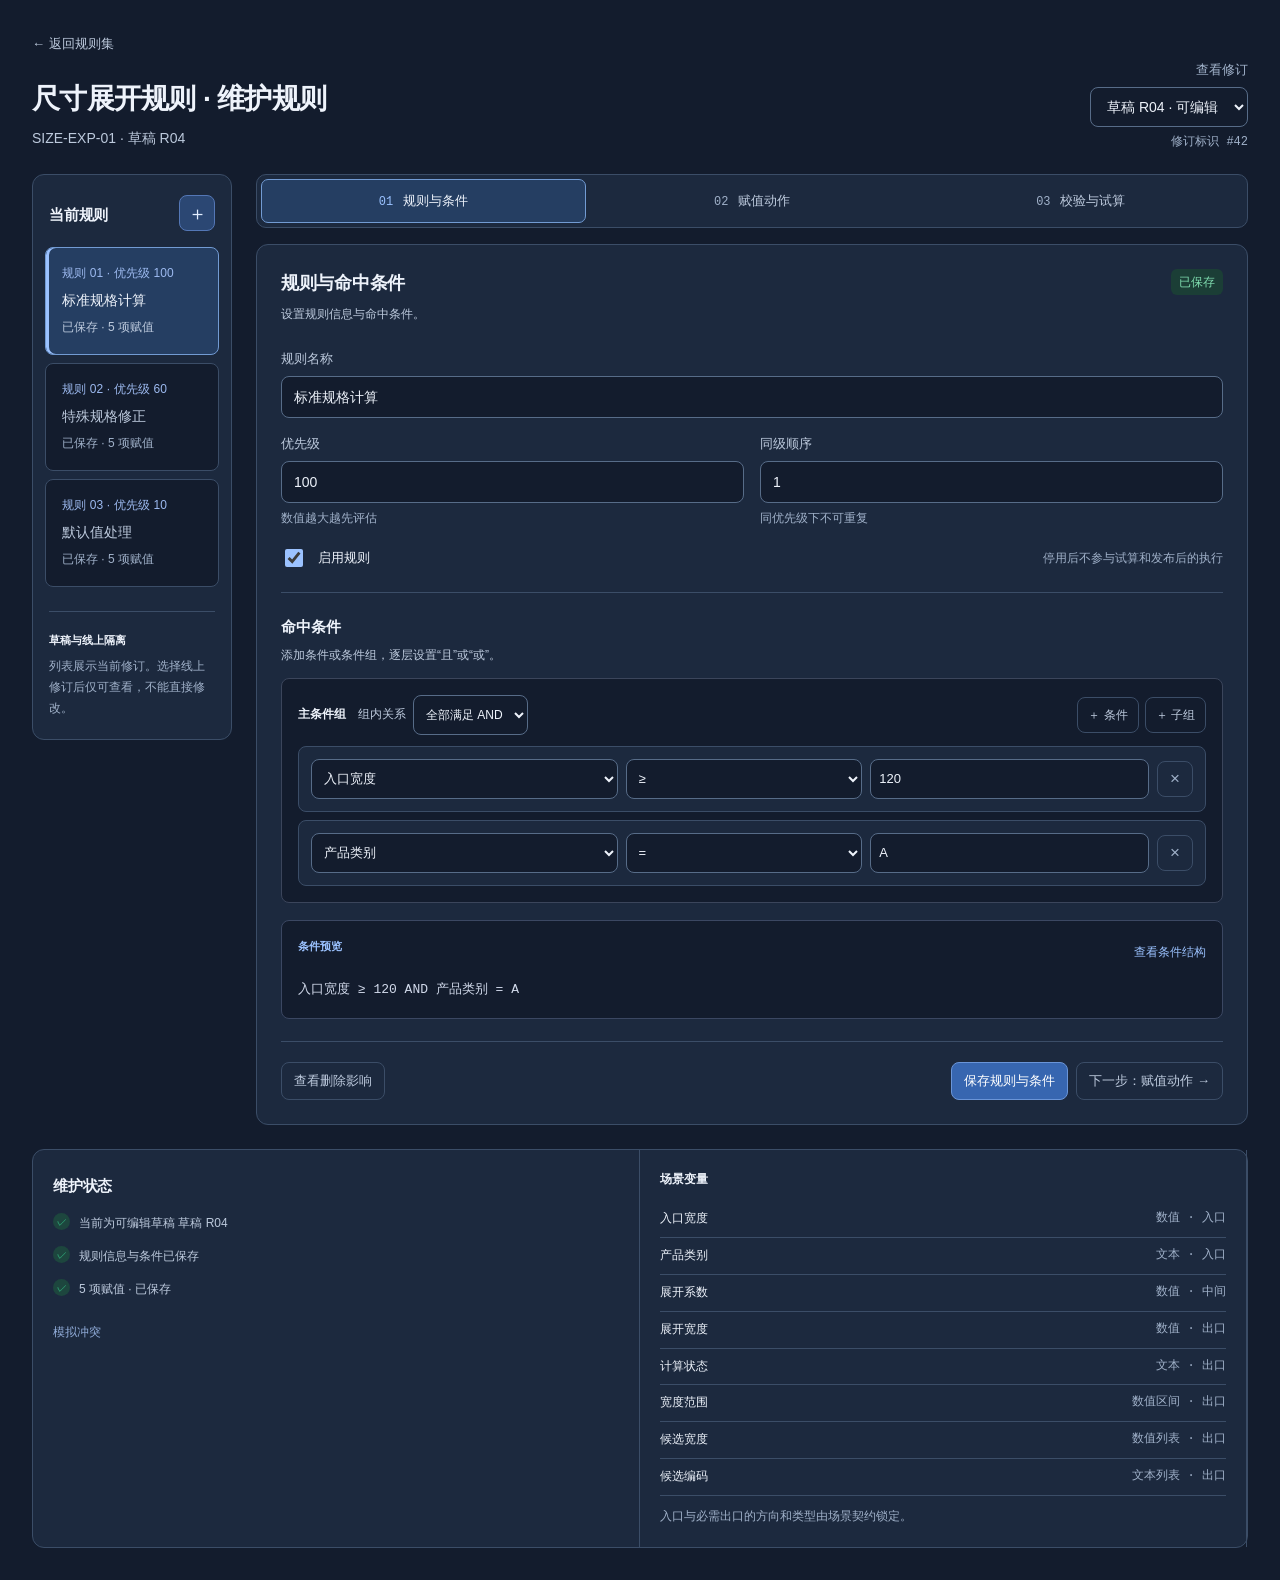
==== commit 98b28f46: "feat(prototype): 统一设计体系并优化规则编制体验 统一组件与响应式布局，完善键盘、焦点和保存反馈 优化试算结果展示，保留原有业务逻辑与数据关系" ====
--- a/prototype/rule-maintenance.html
+++ b/prototype/rule-maintenance.html
@@ -4,12 +4,17 @@
   <meta charset="utf-8">
   <meta name="viewport" content="width=device-width, initial-scale=1">
   <meta name="color-scheme" content="dark">
+  <link rel="icon" href="data:image/svg+xml,%3Csvg%20xmlns%3D%22http%3A//www.w3.org/2000/svg%22%20viewBox%3D%220%200%2032%2032%22%3E%3Crect%20width%3D%2232%22%20height%3D%2232%22%20rx%3D%228%22%20fill%3D%22%239bc2ff%22/%3E%3Ctext%20x%3D%2216%22%20y%3D%2222%22%20font-size%3D%2220%22%20text-anchor%3D%22middle%22%20fill%3D%22%230e1930%22%3E%E8%A7%84%3C/text%3E%3C/svg%3E">
   <title>NRuleEngine · 规则维护流程</title>
   <link rel="stylesheet" href="rule-maintenance.css">
+  <link rel="stylesheet" href="design-system.css">
+  <script defer src="interface.js"></script>
+  <script defer src="rule-execution.js"></script>
   <script defer src="collection-store.js"></script>
   <script defer src="rule-maintenance.js"></script>
 </head>
 <body>
+  <a class="skip-link" href="#main-content">跳到主要内容</a>
   <div class="page">
     <div class="page-head">
       <div><a class="back" href="index.html#models">← 返回规则集</a><h1>维护规则</h1><p>编辑草稿中的规则条件与赋值。</p></div>
@@ -18,10 +23,10 @@
     <div class="layout">
       <aside class="rule-sidebar panel" aria-label="草稿规则列表">
         <div class="rail-head"><h2>当前规则</h2><button class="icon-button" id="add-rule" title="新建规则" aria-label="新建规则">＋</button></div>
-        <div id="rule-menu" class="rule-menu"></div>
+        <details class="rule-picker" id="rule-picker" open><summary id="rule-picker-label">选择规则</summary><div id="rule-menu" class="rule-menu"></div></details>
         <div class="rail-foot"><strong>草稿与线上隔离</strong><p>列表展示当前修订。选择线上修订后仅可查看，不能直接修改。</p></div>
       </aside>
-      <main class="work-area">
+      <main class="work-area" id="main-content" tabindex="-1">
         <div class="flow-tabs" role="tablist" aria-label="规则维护步骤">
           <button class="flow-tab active" data-stage="definition" role="tab" aria-selected="true"><span>01</span> 规则与条件</button>
           <button class="flow-tab" data-stage="assignments" role="tab" aria-selected="false"><span>02</span> 赋值动作</button>
@@ -38,9 +43,9 @@
           <div class="divider"></div>
           <div class="section-head compact"><div><h3>命中条件</h3><p>添加条件或条件组，逐层设置“且”或“或”。</p></div></div>
           <div id="condition-rows" class="condition-rows"></div>
-          <div class="preview-block"><div class="preview-head"><strong>条件预览</strong><button class="text-button" id="toggle-ast" type="button">查看条件结构</button></div><p id="condition-preview"></p><pre id="ast-preview" hidden></pre></div>
+          <div class="preview-block"><div class="preview-head"><strong>条件预览</strong><button class="text-button" id="toggle-ast" type="button" aria-controls="ast-preview" aria-expanded="false">查看条件结构</button></div><p id="condition-preview"></p><pre id="ast-preview" hidden></pre></div>
           <div class="message" id="definition-message" role="status" hidden></div>
-          <div class="stage-actions"><button class="btn quiet" id="delete-rule">查看删除影响</button><button class="btn primary" id="save-rule">保存规则与条件</button></div>
+          <div class="stage-actions"><button class="btn quiet" id="delete-rule">查看删除影响</button><div class="stage-primary-actions"><button class="btn primary" id="save-rule">保存规则与条件</button><button class="btn ghost" data-go="assignments">下一步：赋值动作 →</button></div></div>
         </section>
         <section class="stage panel" id="stage-assignments" role="tabpanel">
           <div class="section-head"><div><h2>赋值动作</h2><p>为中间变量或出口变量设置计算结果。</p></div><button class="btn subtle" id="add-assignment">＋ 添加赋值</button></div>
@@ -51,11 +56,13 @@
         </section>
         <section class="stage panel" id="stage-review" role="tabpanel">
           <div class="section-head"><div><h2>校验与试算</h2><p>校验当前草稿，并用场景输入检查计算结果。</p></div></div>
+          <div class="simulation-inputs"><h3>试算输入</h3><div class="field-grid"><label class="field">产品类别 · 场景上下文<input id="sim-kind" value="A"></label><label class="field">工艺路线 · 场景上下文<input id="sim-route" value="通用"></label><label class="field">入口宽度 · 入口变量<input id="sim-width" type="number" value="120"></label></div></div>
           <div class="review-grid"><div class="review-card"><h3>完整校验</h3><p>检查规则、变量依赖、写入冲突与场景绑定，问题定位到对象路径。</p><button class="btn subtle" id="run-validation">查看校验结果</button></div><div class="review-card"><h3>草稿试算</h3><p>对指定输入查看绑定、命中规则、赋值和最终出口，不影响线上版本。</p><button class="btn subtle" id="run-simulation">运行试算</button></div></div>
-          <div id="validation-result" class="result-box" hidden></div>
-          <div class="simulation-inputs"><h3>试算输入</h3><div class="field-grid"><label class="field">产品类别 · 场景上下文<input id="sim-kind" value="A"></label><label class="field">工艺路线 · 场景上下文<input id="sim-route" value="通用"></label><label class="field">入口宽度 · 入口变量<input id="sim-width" type="number" value="120"></label></div></div>
-          <div id="simulation-result" class="result-box" hidden></div>
-          <div class="stage-actions"><button class="btn quiet" data-go="assignments">← 赋值动作</button><a class="btn primary" href="index.html#models">返回规则集，准备门禁与发布 →</a></div>
+          <div class="execution-context"><p id="execution-summary" class="side-note"></p><a class="back" id="execution-settings-link" href="index.html#models">查看执行设置 →</a></div>
+          <div id="validation-result" class="result-box" role="status" tabindex="-1" hidden></div>
+
+          <div id="simulation-result" class="result-box" role="status" tabindex="-1" hidden></div>
+          <div class="stage-actions"><button class="btn quiet" data-go="assignments">← 赋值动作</button><a class="btn primary collection-return" href="index.html#models">返回规则集，准备发布 →</a></div>
         </section>
       </main>
       <aside class="inspector panel" aria-label="维护状态与帮助">
@@ -64,7 +71,7 @@
       </aside>
     </div>
   </div>
-  <div class="dialog-backdrop" id="dialog-backdrop" hidden><div class="dialog" role="dialog" aria-modal="true" aria-labelledby="dialog-title"><span class="eyebrow" id="dialog-kicker">删除影响</span><h2 id="dialog-title"></h2><div id="dialog-body"></div><div class="dialog-actions"><button class="btn quiet" id="dialog-cancel">取消</button><button class="btn danger" id="dialog-confirm">确认删除</button></div></div></div>
+  <dialog class="dialog" id="dialog-backdrop" aria-labelledby="dialog-title" aria-describedby="dialog-body"><span class="eyebrow" id="dialog-kicker">删除影响</span><h2 id="dialog-title"></h2><div id="dialog-body"></div><div class="dialog-actions"><button class="btn quiet" id="dialog-cancel">取消</button><button class="btn danger" id="dialog-confirm">确认删除</button></div></dialog>
   <div id="toast" class="toast" role="status" hidden></div>
 </body>
 </html>
--- a/prototype/rule-maintenance.css
+++ b/prototype/rule-maintenance.css
@@ -56,7 +56,7 @@
 .formula-token{background:#283d66;border-color:#5274ad;color:#dbe9ff}
 .formula-token.variable-token{background:#31558b;border-color:#6f9de7;color:#f2f7ff}
 .formula-token:hover{background:#4369a7;border-color:#91b9ff;color:#fff}
-.formula-token:focus-visible{outline:2px solid:#9dc4ff;outline-offset:2px}
+.formula-token:focus-visible{outline:2px solid #9dc4ff;outline-offset:2px}
 .summary-item.ok .bullet{background:#1d463e;color:#35c78a}
 .summary-item.error{padding:9px;border:1px solid #bf5b6a;border-radius:7px;background:#4a293c;color:#ffd7dc;font-weight:600}
 .summary-item.error .bullet{background:#b84d60;color:#fff;font-weight:700}
@@ -69,3 +69,19 @@
 .demo-trigger{display:block;margin-top:16px;color:#91acd9}
 
 @media(max-width:780px){.rule-sidebar,.inspector{position:static}}
+
+.execution-context{display:flex;flex-wrap:wrap;align-items:baseline;gap:10px 16px;margin:16px 0;padding:13px 15px;border:1px solid var(--line);border-radius:9px;background:var(--surface)}
+.execution-context .side-note{flex:1 1 280px;margin:0;color:var(--muted);font-size:12px;line-height:1.8}
+.execution-context .back{flex:none;margin:0;font-size:12px}
+.simulation-error{white-space:pre-line}
+.simulation-trace{margin:18px 0;border-top:1px solid var(--line);padding-top:13px}
+.simulation-trace summary{cursor:pointer;color:var(--text);font-size:12px}
+.simulation-trace>ol{padding-left:22px;margin:14px 0 0}
+.simulation-trace>ol>li{padding:9px 0;color:var(--muted);font-size:11px}
+.trace-rule{display:flex;flex-wrap:wrap;gap:5px 15px;align-items:baseline}
+.trace-rule strong{color:var(--text)}
+.trace-rule span{color:var(--faint)}
+.simulation-trace ul{list-style:none;padding:8px 0 0;margin:0}
+.simulation-trace ul li{display:flex;flex-wrap:wrap;justify-content:space-between;gap:5px 15px;padding:5px 9px;border-bottom:1px solid var(--line)}
+.simulation-trace code{max-width:100%;overflow-wrap:anywhere;color:var(--muted)}
+.simulation-trace summary:focus-visible{outline:2px solid var(--accent);outline-offset:3px}
--- a/prototype/design-system.css
+++ b/prototype/design-system.css
@@ -0,0 +1,366 @@
+/* Shared foundation for the scene workspace and rule authoring editor. */
+:root {
+  --bg: #131c2d;
+  --sidebar: #0e1930;
+  --surface: #1c293e;
+  --surface-2: #26364e;
+  --surface-3: #30435e;
+  --surface2: var(--surface-2);
+  --surface3: var(--surface-3);
+  --line: #3b4d67;
+  --text: #eef3fb;
+  --muted: #bdcadd;
+  --faint: #a0b1c9;
+  --accent: #9bc2ff;
+  --accent-soft: #253e62;
+  --action: #3766b0;
+  --action-hover: #4276c7;
+  --success: #80ddb0;
+  --success-soft: #1b3e36;
+  --warm: #f0c88b;
+  --warm-soft: #403629;
+  --danger: #ffb0b8;
+  --danger-soft: #492d3a;
+  --text-xs: 12px;
+  --text-sm: 13px;
+  --text-base: 14px;
+  --text-lg: 18px;
+  --text-title: clamp(25px, 2.2vw, 32px);
+  --space-1: 4px;
+  --space-2: 8px;
+  --space-3: 12px;
+  --space-4: 16px;
+  --space-5: 24px;
+  --space-6: 32px;
+  --radius-sm: 6px;
+  --radius: 12px;
+  --radius-control: 8px;
+  --shadow-popover: 0 12px 32px #050b1852;
+  --shadow-dialog: 0 24px 72px #050b1880;
+  --sans: -apple-system, BlinkMacSystemFont, "PingFang SC", "Microsoft YaHei", sans-serif;
+  --mono: "SFMono-Regular", Consolas, "Liberation Mono", monospace;
+  --ease-out: cubic-bezier(.23, 1, .32, 1);
+  --motion-fast: 140ms;
+  --motion-enter: 180ms;
+}
+body { font: 14px/1.65 var(--sans); background: var(--bg); color: var(--text); }
+button, input, select, textarea { font-family: inherit; }
+h1 { font-size: var(--text-title); font-weight: 650; letter-spacing: -.025em; line-height: 1.3; }
+h2 { font-size: var(--text-lg); font-weight: 600; letter-spacing: -.015em; }
+h3 { font-size: 15px; font-weight: 600; }
+button, a, input, select, textarea, summary { -webkit-tap-highlight-color: transparent; }
+:is(button, a, input, select, textarea, summary, [tabindex]):focus-visible {
+  outline: 2px solid var(--accent); outline-offset: 3px;
+}
+:is(button, input, select, textarea):disabled { opacity: .55; cursor: not-allowed; }
+input::placeholder, textarea::placeholder { color: var(--faint); opacity: 1; }
+input[type="checkbox"] { width: 18px; height: 18px; accent-color: var(--accent); flex: none; }
+.btn, .btn.small { min-height: 38px; padding: 8px 12px; border-radius: var(--radius-control); font-size: var(--text-sm); line-height: 1.4; font-weight: 550; gap: 8px; text-decoration: none; }
+.btn { background: var(--surface-2); border-color: var(--line); }
+.btn.primary { color: #fff; background: var(--action); border-color: #6a95d8; }
+.btn.primary:hover:not(:disabled) { background: var(--action-hover); }
+.btn.ghost, .btn.quiet { background: transparent; color: var(--muted); }
+.btn.subtle { background: var(--accent-soft); color: var(--accent); border-color: var(--line); }
+.btn.danger { color: var(--danger); background: var(--danger-soft); border-color: #ae6878; }
+.btn:not(.primary):hover:not(:disabled) { background: var(--surface-3); border-color: var(--faint); color: var(--text); }
+.btn.danger:hover:not(:disabled) { background: #633548; color: #fff; }
+.icon-button, .mini-delete { min-width: 36px; min-height: 36px; border-radius: var(--radius-control); }
+.text-button { min-height: 32px; font-size: var(--text-xs); }
+.status-pill, .tag, .state-badge { font-size: var(--text-xs); line-height: 1.5; border-radius: var(--radius-sm); padding: 4px 8px; }
+.status-pill.live, .tag.green, .state-badge:not(.dirty):not(.readonly), .message.success { background: var(--success-soft); color: var(--success); }
+.revision-badge { min-height: 32px; }
+.field, .collection-search, .collection-filter, .collection-switch, .version-label { font-size: var(--text-sm); line-height: 1.6; }
+.field input, .field select, .field textarea, .collection-search input, .collection-filter select, .head-side select, .row-input,
+.condition-group-head select, .result-part input, .result-part select {
+  min-width: 0; min-height: 40px; height: auto; border: 1px solid #576c88; border-radius: var(--radius-control);
+  padding: 9px 12px; background: var(--bg); color: var(--text); font-size: var(--text-base);
+}
+.field input:focus, .field select:focus, .row-input:focus, .formula-input:focus { border-color: var(--accent); }
+:is(input, select, textarea)[aria-invalid="true"], :is(input, select, textarea):user-invalid { border-color: var(--danger); }
+.field small, .hint, .side-note, .head-copy, .section-top .subtle, .section-head p, .section-head.compact p,
+.collection-scope-help, .collection-list-heading, .collection-context, .collection-identity p, .collection-field p,
+.collection-scene, .catalog-hint, .catalog-caption, .catalog-no-results, .collection-empty p, .revision-toolbar > p,
+.aside-block > .hint, .set-note p, .formula-help, .formula-status, .assignment-source, .summary-item,
+.rail-foot p, .dialog p, .dialog li, .collection-dialog-description, .candidate-choices small, .switch-line small,
+.execution-order li > span, .result-hint, .simulation-trace > ol > li { font-size: var(--text-xs); line-height: 1.75; }
+.head-copy, .page-head p, .catalog-group-heading p, .catalog-card > p { font-size: var(--text-base); line-height: 1.75; }
+.tiny-label, .rule-meta, .rule-select small, .rule-card small, .collection-identity .set-code,
+.collection-columns, .collection-mobile-label, .stamp, .variable-row, .variable-row code, .binding-card p,
+.rule-card .rule-no, .rule-select code, .formula-palette > span, .assignment-head span { font-size: var(--text-xs); }
+.mono, .stamp, .set-code, .assignment-value, .formula-input { font-variant-numeric: tabular-nums; }
+.page-head { margin-bottom: var(--space-5); gap: var(--space-5); }
+.page-head h1 { margin-top: 4px; margin-bottom: 8px; overflow-wrap: anywhere; }
+.head-actions { padding-top: 8px; gap: var(--space-2); }
+.app { grid-template-columns: 208px minmax(0, 1fr); }
+.sidebar { padding: 24px 12px; background: var(--sidebar); }
+.brand { padding: 0 12px 32px; }
+.brand strong { letter-spacing: 0; }
+.brand-mark { font-family: var(--sans); font-size: 16px; letter-spacing: 0; padding: 0; border-radius: 8px; }
+.nav-label { font-size: 11px; letter-spacing: .08em; }
+.nav-item { min-height: 44px; border-radius: 8px; }
+.nav-item.active { background: var(--accent-soft); border-color: #4d709e; box-shadow: inset 3px 0 var(--accent); }
+.sidebar-note { background: transparent; padding: 16px; }
+.topbar { height: auto; min-height: 60px; padding: 16px 32px; background: var(--bg); border-color: var(--line); }
+.crumb { flex-wrap: wrap; font-size: var(--text-xs); }
+.shell > main { padding: 32px; max-width: 1560px; }
+.panel, .main-panel, .aside-panel { background: var(--surface); border-radius: var(--radius); }
+.catalog-groups { gap: 32px; }
+.catalog-group { padding: 0; border: 0; border-radius: 0; background: transparent; }
+.catalog-group-heading { padding-bottom: 16px; align-items: center; }
+.catalog-group-heading h2 { font-size: 17px; }
+.catalog-group-count { font: 12px var(--sans); margin-left: 8px; }
+.catalog-scenes { grid-template-columns: repeat(2, minmax(0, 1fr)); align-items: stretch; gap: 16px; }
+.catalog-card { padding: 24px; background: var(--surface); border-color: var(--line); border-radius: var(--radius); }
+.catalog-card h3 { font-size: var(--text-lg); }
+.catalog-card > p { min-height: 0; margin-bottom: 12px; }
+.scenario-details { margin-top: auto; border-color: var(--line); }
+.scenario-details > summary { min-height: 44px; font-size: var(--text-sm); }
+.catalog-card .bottom { padding-top: 12px; font-size: var(--text-xs); }
+.scenario-code, .scenario-definition h4, .scenario-definition .hint, .scenario-table, .scenario-table code { font-size: var(--text-xs); }
+.scenario-table th { background: var(--bg); }
+.scenario-table td { padding: 12px; }
+.collections-panel { padding: 0 24px; }
+.collections-toolbar { padding: 24px 0 16px; gap: 16px; }
+.collection-list-heading { padding-bottom: 16px; }
+.collection-columns { padding: 12px 0; gap: 16px; }
+.collection-row { padding: 24px 0; gap: 16px; }
+.collection-name { font-size: 16px; line-height: 1.6; min-height: 32px; margin: 4px 0; }
+.collection-menu summary { min-height: 38px; padding: 8px 12px; font-size: var(--text-xs); background: transparent; }
+.collection-menu > div { padding: 8px; gap: 4px; min-width: 200px; background: var(--surface); box-shadow: var(--shadow-popover); }
+.set-note { padding: 16px 20px; border: 0; border-left: 2px solid #6489bf; border-radius: 0 8px 8px 0; background: var(--surface); }
+.set-note strong { font-size: var(--text-sm); }
+.revision-toolbar { padding: 16px; gap: 16px; background: var(--surface); border-radius: var(--radius); }
+.revision-switch button { min-height: 38px; padding: 8px 12px; font-size: var(--text-sm); }
+.revision-switch button[aria-pressed="true"] { background: var(--accent-soft); border-color: #6489bf; }
+.workspace { gap: 24px; grid-template-columns: minmax(0, 1fr) 240px; }
+.tabs { padding: 0 16px; gap: 4px; flex-wrap: wrap; overflow: visible; }
+.tab { min-height: 52px; padding: 8px 12px; font-size: var(--text-sm); }
+.tab-pane { padding: 24px; }
+.rule-layout { grid-template-columns: minmax(170px, .65fr) minmax(0, 1fr); gap: 16px; }
+.rule-card, .rule-select { padding: 16px; background: var(--bg); border-color: var(--line); border-radius: 8px; }
+.rule-card.active, .rule-select.active { background: var(--accent-soft); border-color: #729bd3; box-shadow: inset 3px 0 var(--accent); }
+.rule-card.active small, .rule-select.active small { color: var(--muted); }
+.rule-card strong, .rule-select strong { font-size: var(--text-base); }
+.rule-editor, .binding-card, .release-card, .collection-condition-preview { padding: 20px; background: var(--bg); border-radius: 8px; }
+.editor-foot { flex-wrap: wrap; gap: 12px; }
+.editor-foot span, .assignment-value, .chip { font-size: var(--text-xs); }
+.aside-block { padding: 20px; }
+.aside-block h3 { font-size: var(--text-base); }
+.publish-check-button { margin-top: 16px; }
+.data-table { font-size: var(--text-sm); }
+.data-table th, .data-table td { padding: 12px; border-color: var(--line); }
+.condition-form, .condition-guidance { padding: 24px; }
+.condition-fields { grid-template-columns: minmax(0, 1fr) minmax(0, 1fr) auto minmax(0, 1fr); }
+.condition-workspace { gap: 24px; }
+.collection-empty { padding: 40px 24px; }
+.collection-empty h2, .collection-empty h3 { font-size: var(--text-lg); }
+.empty-actions { gap: 12px; }
+.collection-dialog, .dialog { border-radius: var(--radius); background: var(--surface); color: var(--text); border: 1px solid #69809f; box-shadow: var(--shadow-dialog); }
+.dialog { width: min(560px, calc(100vw - 32px)); max-height: calc(100dvh - 32px); overflow-y: auto; overscroll-behavior: contain; padding: 24px; }
+.collection-dialog::backdrop, .dialog::backdrop { background: #070e1ccc; }
+.collection-dialog h2, .dialog h2 { font-size: 22px; line-height: 1.4; overflow-wrap: anywhere; }
+.dialog-actions, .collection-dialog-footer { gap: 8px; margin-top: 24px; }
+.toast, .toast.show { display: flex; align-items: start; gap: 16px; max-width: min(440px, calc(100vw - 32px)); padding: 16px; background: var(--surface-2); color: var(--text); border: 1px solid #7d96b8; border-radius: 10px; box-shadow: var(--shadow-popover); font-size: var(--text-sm); line-height: 1.6; }
+.toast:not(.show) { display: none; }
+.toast-dismiss { flex: none; width: 28px; height: 28px; margin: -4px; border: 0; border-radius: 4px; background: transparent; color: var(--muted); font-size: 20px; cursor: pointer; }
+.toast-dismiss:hover { background: var(--surface-3); }
+.skip-link { position: fixed; top: 8px; left: 16px; z-index: 100; transform: translateY(-160%); padding: 12px 16px; color: var(--text); background: var(--surface); border: 2px solid var(--accent); border-radius: 8px; }
+.skip-link:focus { transform: translateY(0); }
+.page { max-width: 1600px; padding: 32px; }
+.page .back { font-size: var(--text-sm); min-height: 32px; margin-bottom: 12px; }
+.layout { grid-template-columns: 216px minmax(0, 1fr) 240px; gap: 24px; }
+.rule-sidebar, .inspector { min-height: 0; }
+.rail-head { padding: 20px 16px 16px; }
+.rule-menu { padding: 0 12px 16px; gap: 8px; }
+.rule-picker > summary { display: none; }
+.rail-foot { margin: 8px 16px 20px; }
+.flow-tabs { padding: 4px; margin-bottom: 16px; gap: 4px; background: var(--surface); border-radius: 10px; }
+.flow-tab { min-height: 44px; font-size: var(--text-sm); padding: 8px; }
+.flow-tab span { font-size: var(--text-xs); }
+.flow-tab.active { background: var(--accent-soft); border-color: #729bd3; }
+.stage { padding: 24px; }
+.section-head { margin-bottom: 24px; gap: 16px; }
+.field-grid, .assignment-grid { gap: 16px; }
+.switch-line { font-size: var(--text-sm); gap: 12px; flex-wrap: wrap; }
+.condition-group, .condition-group.root { background: var(--bg); padding: 16px; border-radius: 8px; }
+.condition-group-head { gap: 12px; }
+.condition-group-head strong, .condition-group-head label { font-size: var(--text-xs); }
+.condition-group-head label { flex-wrap: wrap; }
+.condition-group-head select { padding: 8px; font-size: var(--text-xs); }
+.condition-children > .condition-group { margin-left: 8px; border-left-color: #729bd3; }
+.condition-row { grid-template-columns: minmax(0, 1.1fr) minmax(0, .85fr) minmax(0, 1fr) 36px; background: var(--surface); padding: 12px; }
+.condition-row .row-input { padding: 8px; font-size: var(--text-sm); }
+.group-actions { flex-wrap: wrap; }
+.group-actions .btn { min-height: 36px; padding: 6px 10px; font-size: var(--text-xs); }
+.preview-block, .assignment-detail { padding: 16px; border-radius: 8px; background: var(--bg); }
+.preview-block p, .preview-block pre { font-size: var(--text-sm); line-height: 1.75; }
+.notice { background: var(--accent-soft); font-size: var(--text-xs); padding: 12px 16px; }
+.assignment-card, .review-card { background: var(--surface); padding: 20px; border-radius: 8px; }
+.assignment-head { gap: 12px; flex-wrap: wrap; }
+.assignment-head strong { font-size: var(--text-base); }
+.formula-input { background: var(--bg); border-color: #576c88; font: 14px/1.8 var(--mono); }
+.formula-token, .formula-token.variable-token { min-height: 32px; background: var(--accent-soft); color: var(--accent); border-color: #576c88; font-size: var(--text-xs); }
+.formula-token:focus-visible { outline: 2px solid var(--accent); outline-offset: 3px; }
+.review-card p { font-size: var(--text-sm); min-height: 0; }
+.result-box { padding: 20px; background: var(--bg); border-radius: 8px; font-size: var(--text-sm); }
+.result-box p, .result-box code { font-size: var(--text-sm); overflow-wrap: anywhere; }
+.result-box strong { color: var(--success); }
+.result-box { scroll-margin-top: 88px; }
+.result-box.error strong { color: var(--danger); }
+.simulation-rows { display: grid; gap: 16px; margin-top: 20px; }
+.simulation-row { border: 1px solid var(--line); border-radius: 8px; overflow: hidden; }
+.result-row-heading { padding: 12px 16px; background: var(--surface); }
+.result-row-heading span { display: block; margin-top: 4px; color: var(--muted); font-size: var(--text-xs); }
+.simulation-row dl { margin: 0; padding: 4px 16px; }
+.simulation-row dl > div { display: grid; grid-template-columns: 100px minmax(0,1fr); gap: 16px; align-items: baseline; padding: 12px 0; border-bottom: 1px solid var(--line); }
+.simulation-row dl > div:last-child { border: 0; }
+.simulation-row dt { color: var(--muted); }
+.simulation-row dd { margin: 0; font-variant-numeric: tabular-nums; overflow-wrap: anywhere; }
+.result-values { display: flex; flex-wrap: wrap; gap: 8px; }
+.result-values > span { padding: 2px 8px; background: var(--surface-2); border-radius: 4px; }
+.result-data { margin: 16px 0; }
+.result-data summary { min-height: 36px; color: var(--muted); cursor: pointer; }
+.result-data pre { max-height: 360px; overflow: auto; white-space: pre-wrap; overflow-wrap: anywhere; font: 12px/1.7 var(--mono); }
+.message { padding: 12px 16px; font-size: var(--text-sm); }
+.inspector-block { padding: 20px; }
+.variable-row { gap: 12px; padding: 8px 0; border-color: var(--line); }
+.stage-actions { gap: 12px; flex-wrap: wrap; padding-top: 20px; }
+.stage-primary-actions { display: flex; flex-wrap: wrap; gap: 8px; margin-left: auto; }
+.simulation-inputs { margin: 0 0 24px; }
+.result-part { grid-template-columns: 64px 96px minmax(0,1fr) auto; background: var(--bg); }
+.result-part strong { font-size: var(--text-xs); }
+.candidate-actions button { min-width: 36px; min-height: 36px; }
+.execution-context { padding: 16px; }
+@media (hover: hover) and (pointer: fine) {
+  .catalog-card:hover { border-color: #6c87ab; }
+  .collection-row:hover { background: #22324a; }
+  .nav-item:not(.active):hover { background: var(--surface); }
+}
+@media (prefers-reduced-motion: no-preference) {
+  :is(.btn, .icon-button, .mini-delete, .formula-token, .nav-item, .flow-tab, .revision-switch button) { transition: transform var(--motion-fast) var(--ease-out), background-color var(--motion-fast) ease, border-color var(--motion-fast) ease; }
+  :is(.btn, .icon-button, .mini-delete, .formula-token):active:not(:disabled) { transform: scale(.98); }
+  .dialog[open], .collection-dialog[open], .collection-menu[open] > div, .toast.show { animation: surface-enter var(--motion-enter) var(--ease-out); }
+  .collection-menu > div { transform-origin: top right; }
+  @keyframes surface-enter { from { opacity: 0; transform: translateY(4px) scale(.99); } to { opacity: 1; transform: none; } }
+}
+@media (prefers-reduced-motion: reduce) {
+  *, *::before, *::after { animation: none !important; transition: none !important; scroll-behavior: auto !important; }
+}
+html.keyboard-input :is(.dialog, .collection-dialog, .collection-menu > div, .toast) { animation: none; }
+@media (max-width: 1280px) {
+  .workspace, .condition-workspace { grid-template-columns: minmax(0, 1fr); }
+  .aside-panel { display: grid; grid-template-columns: repeat(3, minmax(0, 1fr)); }
+  .aside-block { border-right: 1px solid var(--line); border-bottom: 0; }
+  .aside-block:last-child { border-right: 0; }
+  .layout { grid-template-columns: 200px minmax(0, 1fr); }
+  .inspector { grid-column: 1 / -1; display: grid; grid-template-columns: 1fr 1fr; }
+  .inspector-block { border-bottom: 0; border-right: 1px solid var(--line); }
+}
+@media (max-width: 1100px) {
+  .app { grid-template-columns: 176px minmax(0, 1fr); }
+  .shell > main, .page { padding: 24px; }
+  .topbar { padding: 16px 24px; }
+  .collection-columns { display: none; }
+  .collection-row { grid-template-columns: minmax(0, 1fr) minmax(0, 1fr); gap: 16px 24px; }
+  .collection-mobile-label { display: block; }
+  .collection-row-actions { justify-content: start; }
+  .layout { grid-template-columns: minmax(0, 1fr); }
+  .rule-menu { grid-template-columns: repeat(3, minmax(0, 1fr)); }
+  .rail-foot { display: none; }
+  .inspector { grid-column: auto; }
+  .rule-sidebar, .inspector { position: static; }
+  .sidebar .brand { justify-content: start; padding-left: 8px; }
+  .sidebar .brand strong, .sidebar .nav-label, .sidebar .nav-item span { display: block; }
+  .sidebar .nav-item { justify-content: start; gap: 12px; }
+  .sidebar-note { display: block; }
+}
+@media (max-width: 760px) {
+  .app { display: block; padding-bottom: calc(76px + env(safe-area-inset-bottom)); }
+  .sidebar { position: fixed; top: auto; bottom: 0; left: 0; right: 0; z-index: 5; height: auto; padding: 8px 12px calc(8px + env(safe-area-inset-bottom)); border-right: 0; border-top: 1px solid var(--line); }
+  .sidebar .brand, .sidebar .nav-label, .sidebar .sidebar-note { display: none; }
+  .nav-list { grid-template-columns: repeat(4, minmax(0,1fr)); gap: 4px; }
+  .sidebar .nav-item { flex-direction: column; justify-content: center; padding: 8px 4px; gap: 4px; min-height: 52px; font-size: var(--text-xs); }
+  .nav-item span { flex: none; }
+  .nav-item.active { box-shadow: none; }
+  .shell > main, .page { padding: 24px 16px; }
+  .topbar { min-height: 52px; padding: 12px 16px; }
+  .crumb { font-size: var(--text-xs); }
+  .catalog-scenes { grid-template-columns: minmax(0,1fr); }
+  .catalog-card { padding: 20px; }
+  .page-head { flex-direction: column; align-items: stretch; gap: 16px; }
+  .head-actions { padding: 0; flex-wrap: wrap; }
+  .catalog-search { max-width: none; flex-basis: auto; }
+  .collections-panel { padding: 0 16px; }
+  .collection-row { grid-template-columns: minmax(0, 1fr); gap: 12px; }
+  .collections-toolbar { display: grid; grid-template-columns: 1fr 1fr; }
+  .collections-toolbar .collection-search { grid-column: 1 / -1; grid-row: 1; max-width: none; }
+  .collection-filter select { width: 100%; min-width: 0; }
+  .scene-filter, .collection-filter { min-width: 0; }
+  .collection-row-actions { gap: 8px; }
+  .collection-row-actions > .btn { flex: 1; }
+  .collection-menu { flex: 1; }
+  .collection-menu summary { display: flex; justify-content: center; }
+  .revision-toolbar { gap: 12px; }
+  .revision-toolbar > p { flex-basis: 100%; }
+  .tabs { padding: 8px; gap: 4px; display: grid; grid-template-columns: repeat(3, minmax(0,1fr)); }
+  .tab { min-height: 44px; padding: 8px 4px; white-space: normal; }
+  .tab.active { background: var(--accent-soft); border-radius: 6px 6px 0 0; }
+  .tab-pane, .condition-form, .condition-guidance, .stage { padding: 20px 16px; }
+  .rule-layout { grid-template-columns: minmax(0, 1fr); }
+  .rule-list, .rule-menu { grid-template-columns: minmax(0, 1fr); }
+  .rule-picker > summary { display: flex; align-items: center; justify-content: space-between; gap: 12px; min-height: 48px; margin: 0 16px 16px; padding: 12px; color: var(--text); border: 1px solid #576c88; border-radius: 8px; background: var(--bg); cursor: pointer; list-style: none; }
+  .rule-picker > summary::-webkit-details-marker { display: none; }
+  .rule-picker > summary::after { content: '⌄'; color: var(--accent); }
+  .rule-picker[open] > summary::after { content: '⌃'; }
+  .aside-panel, .inspector { display: block; }
+  .aside-block, .inspector-block { border-right: 0; border-bottom: 1px solid var(--line); }
+  .condition-fields { grid-template-columns: repeat(2, minmax(0,1fr)); }
+  .condition-and { padding: 0; }
+  .condition-fields .field:last-child { grid-column: 2; }
+  .binding-card, .release-card { align-items: start; flex-wrap: wrap; }
+  .binding-actions { justify-content: start; }
+  .head-side { text-align: left; }
+  .head-side select { width: 100%; }
+  .flow-tabs { position: sticky; top: 0; z-index: 2; }
+  .flow-tab { font-size: var(--text-xs); }
+  .flow-tab span { display: block; margin: 0 0 4px; }
+  .field-grid, .assignment-grid, .review-grid, .simulation-inputs .field-grid { grid-template-columns: minmax(0, 1fr); }
+  .field.span-2 { grid-column: auto; }
+  .condition-row { grid-template-columns: minmax(0, 1fr) minmax(0, 1fr); }
+  .condition-row input { grid-column: 1; }
+  .condition-row .mini-delete { grid-row: auto; grid-column: 2; justify-self: end; }
+  .condition-group, .condition-group.root { padding: 12px; }
+  .condition-children > .condition-group { margin-left: 0; padding: 8px; }
+  .group-actions { margin-left: 0; width: 100%; }
+  .assignment-card, .review-card { padding: 16px; }
+  .result-part { grid-template-columns: minmax(0,1fr) minmax(0,1fr); }
+  .result-part input, .result-part select[data-part-field="value"] { grid-column: 1 / -1; }
+  .candidate-actions { grid-column: 1 / -1; justify-content: end; }
+  .stage-primary-actions { width: 100%; margin: 0; }
+  .simulation-row dl > div { grid-template-columns: 80px minmax(0,1fr); gap: 12px; }
+  .stage-actions > .btn, .stage-primary-actions > .btn { flex: 1 1 auto; white-space: normal; }
+  .section-head { flex-wrap: wrap; }
+  .btn, .btn.small, .icon-button, .mini-delete, .formula-token, .candidate-actions button, .collection-menu summary, .revision-badge { min-height: 44px; }
+  .icon-button, .mini-delete, .candidate-actions button { min-width: 44px; }
+  .group-actions .mini-delete, .assignment-head-end .mini-delete { height: 44px; }
+  .field input, .field select, .field textarea, .collection-search input, .collection-filter select, .row-input, .formula-input,
+  .condition-group-head select, .result-part input, .result-part select, .head-side select { font-size: 16px; min-height: 44px; }
+  .collection-dialog form, .dialog { padding: 20px; }
+  .dialog-actions, .collection-dialog-footer { flex-wrap: wrap; }
+  .dialog-actions .btn, .collection-dialog-footer .btn { flex: 1; white-space: normal; }
+  .toast, .toast.show { left: 16px; right: 16px; bottom: 16px; max-width: none; }
+  body:has(.app) .toast { bottom: calc(92px + env(safe-area-inset-bottom)); }
+  .data-table, .scenario-table { min-width: 0; }
+  .responsive-table thead { position: absolute; width: 1px; height: 1px; overflow: hidden; clip-path: inset(50%); }
+  .responsive-table tbody, .responsive-table tr, .responsive-table td { display: block; width: 100%; }
+  .responsive-table tr { padding: 12px; border-bottom: 1px solid var(--line); }
+  .responsive-table tr:last-child { border-bottom: 0; }
+  .responsive-table td { display: grid; grid-template-columns: 72px minmax(0,1fr); gap: 12px; padding: 6px 0; border: 0; overflow-wrap: anywhere; }
+  .responsive-table td::before { content: attr(data-label); color: var(--faint); font-family: var(--sans); font-weight: 400; }
+}
+
+/* Release history uses the same reading scale as collection details. */
+.release-record-panel, .release-help-panel { padding: var(--space-5); }
+.release-help { margin: 12px 0 16px; font-size: var(--text-sm); }
+.timeline-item .time, .timeline-item p { font-size: var(--text-xs); line-height: 1.75; }
+.timeline-item strong { font-size: var(--text-base); }
